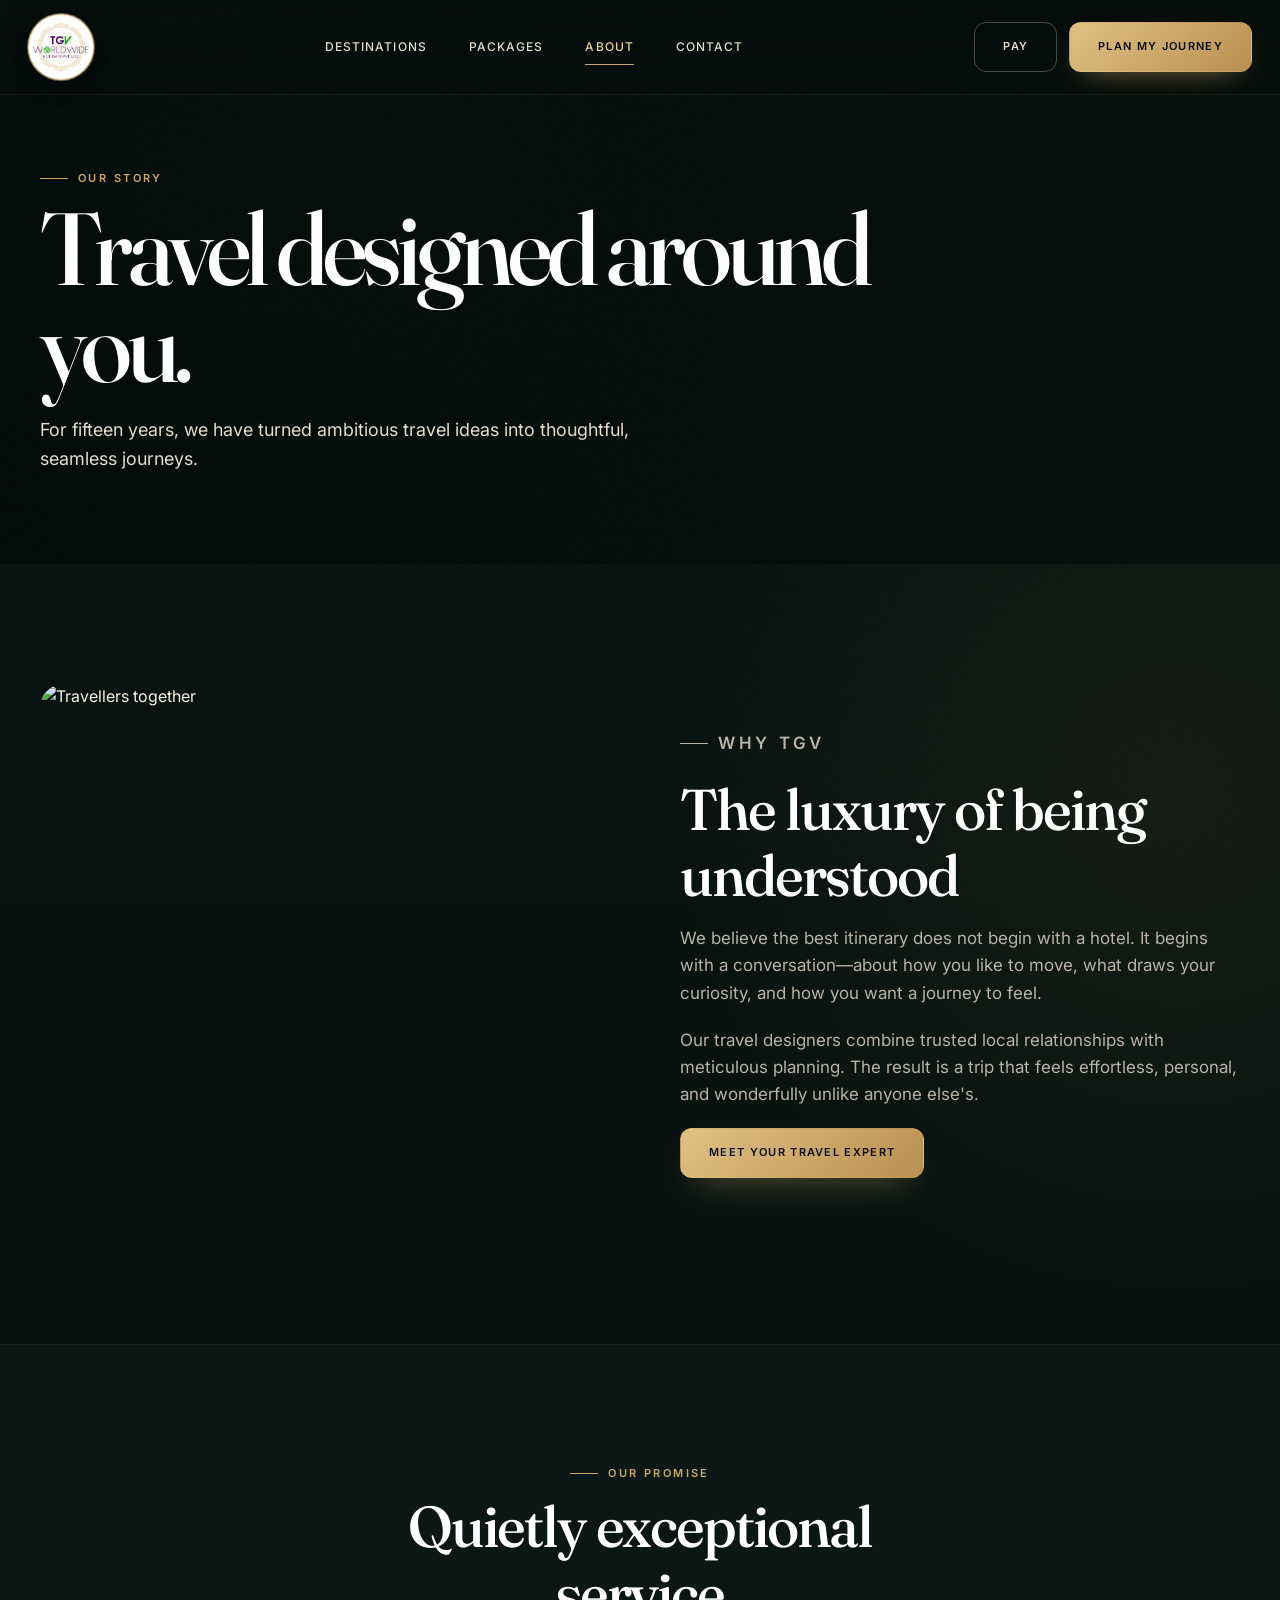
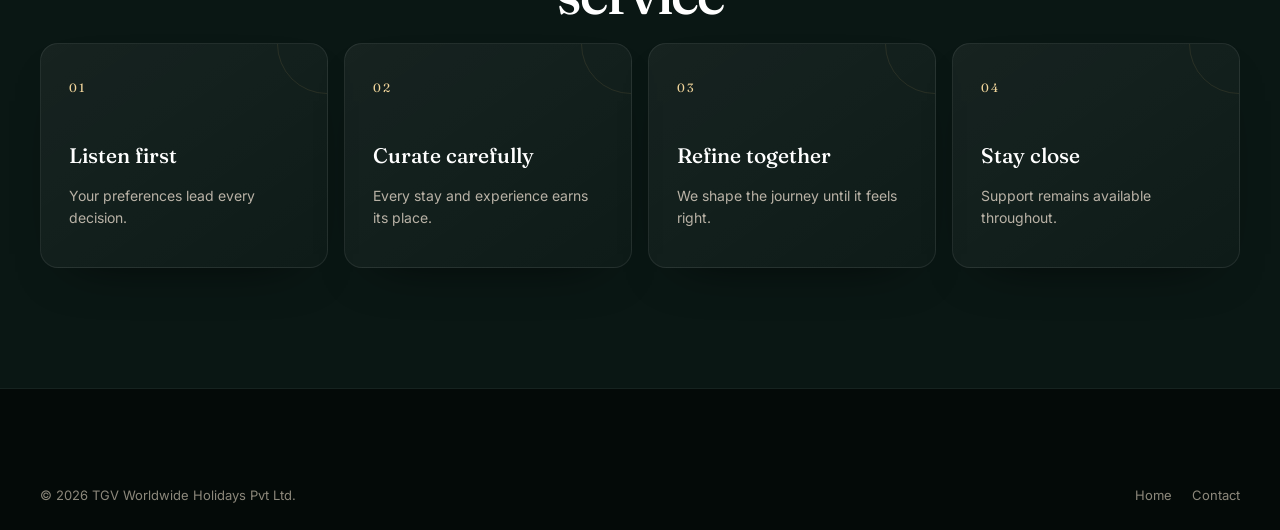
==== about.html @ 17313ebb "first commit" ====
<!DOCTYPE html><html lang="en"><head><meta charset="UTF-8"><meta name="viewport" content="width=device-width,initial-scale=1"><title>About Us | TGV Worldwide Holidays</title><link rel="preconnect" href="https://fonts.googleapis.com"><link rel="preconnect" href="https://fonts.gstatic.com" crossorigin><link href="https://fonts.googleapis.com/css2?family=Fraunces:ital,opsz,wght@0,9..144,300;0,9..144,500;1,9..144,400&family=Inter:wght@300;400;500;600;700&display=swap" rel="stylesheet"><link rel="stylesheet" href="styles.css"></head><body>
<header class="site-header"><div class="header-inner"><a href="index.html" class="logo" aria-label="TGV home"><img src="assets/tgv-logo.jpeg" alt="TGV Worldwide Holidays"></a><nav class="main-nav" id="mainNav"><a href="destinations.html">Destinations</a><a href="packages.html">Packages</a><a class="active-nav" href="about.html">About</a><a href="contact.html">Contact</a></nav><div class="header-actions"><a href="payment.html" class="btn btn-ghost btn-small">Pay</a><a href="contact.html" class="btn btn-gold btn-small">Plan My Journey</a><button class="nav-toggle" id="navToggle" aria-label="Open menu" aria-expanded="false"><span></span><span></span><span></span></button></div></div></header>
<main><section class="inner-hero"><img src="https://images.unsplash.com/photo-1500530855697-b586d89ba3ee?auto=format&fit=crop&w=2000&q=85" alt="Traveller overlooking mountains"><div class="inner-hero-content"><p class="eyebrow">Our story</p><h1>Travel designed around you.</h1><p>For fifteen years, we have turned ambitious travel ideas into thoughtful, seamless journeys.</p></div></section>
<section class="section"><div class="section-inner story-layout"><img src="https://images.unsplash.com/photo-1527631746610-bca00a040d60?auto=format&fit=crop&w=1000&q=85" alt="Travellers together"><div class="story-copy"><p class="eyebrow">Why TGV</p><h2 class="section-title">The luxury of being understood</h2><p>We believe the best itinerary does not begin with a hotel. It begins with a conversation—about how you like to move, what draws your curiosity, and how you want a journey to feel.</p><p>Our travel designers combine trusted local relationships with meticulous planning. The result is a trip that feels effortless, personal, and wonderfully unlike anyone else's.</p><a href="contact.html" class="btn btn-gold">Meet Your Travel Expert</a></div></div></section>
<section class="section difference"><div class="section-inner"><p class="eyebrow center">Our promise</p><h2 class="section-title center">Quietly exceptional service</h2><div class="difference-grid"><div class="diff-card"><div class="diff-icon">01</div><h3>Listen first</h3><p>Your preferences lead every decision.</p></div><div class="diff-card"><div class="diff-icon">02</div><h3>Curate carefully</h3><p>Every stay and experience earns its place.</p></div><div class="diff-card"><div class="diff-icon">03</div><h3>Refine together</h3><p>We shape the journey until it feels right.</p></div><div class="diff-card"><div class="diff-icon">04</div><h3>Stay close</h3><p>Support remains available throughout.</p></div></div></div></section></main><footer class="site-footer"><div class="footer-bottom"><p>&copy; 2026 TGV Worldwide Holidays Pvt Ltd.</p><div class="footer-legal"><a href="index.html">Home</a><a href="contact.html">Contact</a></div></div></footer><button class="back-to-top" id="backToTop" aria-label="Back to top">&uarr;</button><script src="script.js"></script></body></html>
---- styles.css ----
/* =========================================================
   TGV WORLDWIDE HOLIDAYS - Stylesheet
   Palette: Ink Navy #0E1B2A | Sand #E8DCC8 | Antique Gold #B68D40
            Ivory #F7F4ED | Charcoal #1C1C1C
   Type: Fraunces (display/serif) + Inter (body/UI)
   ========================================================= */

:root{
  --ink:        #080B12;
  --ink-soft:   #111827;
  --panel:      #151A24;
  --panel-soft: #1C2230;
  --sand:       #E8DCC8;
  --sand-soft:  #241F1A;
  --gold:       #C59A45;
  --gold-light: #F0C56F;
  --ivory:      #090C13;
  --charcoal:   #F7F4ED;
  --grey:       #B8B0A4;
  --muted:      #8F98A8;
  --white:      #FFFFFF;
  --error:      #FF8A80;
  --success:    #7DD79E;

  --font-display: 'Fraunces', Georgia, serif;
  --font-body: 'Inter', -apple-system, BlinkMacSystemFont, 'Segoe UI', sans-serif;

  --max-width: 1200px;
  --radius-sm: 6px;
  --radius-md: 8px;
  --radius-lg: 8px;

  --shadow-soft: 0 22px 60px -24px rgba(0,0,0,0.86);
  --shadow-card: 0 18px 42px -26px rgba(0,0,0,0.8);
}

/* ---------- Reset ---------- */
*,*::before,*::after{ box-sizing:border-box; }
html{ scroll-behavior:smooth; }
body{
  margin:0;
  font-family:var(--font-body);
  color:var(--charcoal);
  background:
    radial-gradient(circle at 18% 8%, rgba(45, 115, 92, 0.16), transparent 28%),
    radial-gradient(circle at 84% 0%, rgba(108, 40, 116, 0.16), transparent 24%),
    var(--ivory);
  line-height:1.6;
  -webkit-font-smoothing:antialiased;
}
img{ max-width:100%; display:block; }
a{ color:inherit; text-decoration:none; }
ul{ margin:0; padding:0; list-style:none; }
h1,h2,h3,h4{ font-family:var(--font-display); margin:0; font-weight:500; color:var(--white); }
p{ margin:0; }
button{ font-family:inherit; cursor:pointer; }
input,select,textarea{ font-family:inherit; font-size:15px; }
input::placeholder,
textarea::placeholder{ color:rgba(232,220,200,0.52); }

:focus-visible{
  outline:2px solid var(--gold);
  outline-offset:3px;
}

@media (prefers-reduced-motion: reduce){
  *{ animation-duration:0.01ms !important; transition-duration:0.01ms !important; scroll-behavior:auto !important; }
}

/* ---------- Layout helpers ---------- */
.section{ padding:96px 24px; }
.section-inner{ max-width:var(--max-width); margin:0 auto; }
.center{ text-align:center; margin-left:auto; margin-right:auto; }

.eyebrow{
  font-family:var(--font-body);
  font-size:13px;
  font-weight:600;
  letter-spacing:0.16em;
  text-transform:uppercase;
  color:var(--gold);
  margin-bottom:12px;
}
.section-title{
  font-size:clamp(28px,4vw,42px);
  line-height:1.15;
  margin-bottom:16px;
  max-width:640px;
}
.section-title.center{ max-width:640px; }
.section-sub{
  font-size:17px;
  color:var(--grey);
  max-width:560px;
  margin-bottom:40px;
}
.section-head-row{
  display:flex;
  justify-content:space-between;
  align-items:flex-end;
  flex-wrap:wrap;
  gap:16px;
  margin-bottom:40px;
}
.text-link{
  font-weight:600;
  color:var(--gold-light);
  border-bottom:1px solid var(--gold);
  padding-bottom:2px;
  white-space:nowrap;
}
.text-link:hover{ color:var(--white); }

/* ---------- Buttons ---------- */
.btn{
  display:inline-flex;
  align-items:center;
  justify-content:center;
  gap:8px;
  padding:14px 28px;
  border-radius:999px;
  font-weight:600;
  font-size:14px;
  letter-spacing:0.02em;
  border:1px solid transparent;
  transition:transform .2s ease, background .2s ease, color .2s ease, border-color .2s ease;
  white-space:nowrap;
}
.btn:hover{ transform:translateY(-2px); }
.btn-small{ padding:10px 20px; font-size:13px; }
.btn-block{ width:100%; }

.btn-gold{
  background:var(--gold);
  color:#090C13;
}
.btn-gold:hover{ background:var(--gold-light); }

.btn-ghost{
  background:transparent;
  color:var(--white);
  border-color:rgba(255,255,255,0.22);
}
.btn-ghost:hover{ border-color:var(--gold-light); color:var(--gold-light); }

.btn-outline-light{
  background:transparent;
  color:var(--white);
  border-color:rgba(255,255,255,0.55);
}
.btn-outline-light:hover{ border-color:var(--white); }

.btn-outline-dark{
  background:transparent;
  color:var(--gold-light);
  border-color:rgba(240,197,111,0.58);
}
.btn-outline-dark:hover{ background:var(--gold); color:#090C13; }

/* ============== HEADER ============== */
.site-header{
  position:fixed;
  top:0; left:0; right:0;
  z-index:500;
  background:rgba(8,11,18,0.9);
  backdrop-filter:blur(10px);
  border-bottom:1px solid rgba(255,255,255,0.08);
}
.header-inner{
  max-width:var(--max-width);
  margin:0 auto;
  display:flex;
  align-items:center;
  justify-content:space-between;
  padding:16px 24px;
}
.logo{
  display:inline-flex;
  align-items:center;
  justify-content:center;
  width:128px;
  height:54px;
  padding:5px 10px;
  background:rgba(255,255,255,0.96);
  border:1px solid rgba(240,197,111,0.5);
  border-radius:8px;
  box-shadow:0 14px 36px -24px rgba(0,0,0,0.9);
}
.logo img{
  width:100%;
  height:100%;
  object-fit:contain;
}
.main-nav{
  display:flex;
  gap:36px;
}
.main-nav a{
  color:var(--sand);
  font-size:14px;
  font-weight:500;
  position:relative;
  transition:color .2s ease;
}
.main-nav a:hover{ color:var(--white); }
.main-nav a::after{
  content:"";
  position:absolute;
  left:0; bottom:-8px;
  width:0; height:1px;
  background:var(--gold);
  transition:width .25s ease;
}
.main-nav a:hover::after{ width:100%; }

.header-actions{ display:flex; align-items:center; gap:12px; }
.header-actions .btn-ghost{ color:var(--sand); border-color:rgba(255,255,255,0.25); }
.header-actions .btn-ghost:hover{ color:var(--white); }

.nav-toggle{
  display:none;
  flex-direction:column;
  justify-content:center;
  gap:5px;
  width:32px; height:32px;
  background:none; border:none;
  padding:0;
}
.nav-toggle span{
  display:block;
  width:100%; height:2px;
  background:var(--sand);
  border-radius:2px;
}

/* ============== HERO ============== */
.hero{
  position:relative;
  min-height:100vh;
  display:flex;
  align-items:center;
  padding:140px 24px 220px;
  overflow:hidden;
}
.hero-bg{ position:absolute; inset:0; z-index:0; }
.hero-bg img{ width:100%; height:100%; object-fit:cover; }
.hero-overlay{
  position:absolute; inset:0;
  background:
    linear-gradient(180deg, rgba(8,11,18,0.48) 0%, rgba(8,11,18,0.72) 62%, rgba(8,11,18,0.98) 100%),
    linear-gradient(90deg, rgba(42,12,49,0.2), rgba(13,77,55,0.16));
}
.hero-content{
  position:relative;
  z-index:1;
  max-width:760px;
  margin:0 auto;
  text-align:center;
  color:var(--white);
}
.hero .eyebrow{ color:var(--gold-light); }
.hero-title{
  font-size:clamp(40px,7vw,76px);
  line-height:1.05;
  color:var(--white);
  margin-bottom:20px;
}
.hero-title em{
  font-style:italic;
  color:var(--gold-light);
}
.hero-sub{
  font-size:19px;
  color:var(--sand);
  margin-bottom:36px;
}
.hero-cta{
  display:flex;
  gap:16px;
  justify-content:center;
  flex-wrap:wrap;
}

/* Search card */
.search-card{
  position:absolute;
  bottom:-64px;
  left:50%;
  transform:translateX(-50%);
  z-index:2;
  width:min(1040px, calc(100% - 32px));
  background:rgba(21,26,36,0.96);
  border:1px solid rgba(255,255,255,0.1);
  border-radius:var(--radius-lg);
  box-shadow:var(--shadow-soft);
  padding:28px;
}
.search-form{
  display:grid;
  grid-template-columns:1.3fr 1fr 1fr 1fr auto;
  gap:18px;
  align-items:end;
}
.search-field{ display:flex; flex-direction:column; gap:6px; }
.search-field label{
  font-size:12px;
  font-weight:600;
  letter-spacing:0.04em;
  text-transform:uppercase;
  color:var(--sand);
}
.search-field input,
.search-field select{
  border:1px solid rgba(255,255,255,0.16);
  border-radius:var(--radius-sm);
  padding:11px 12px;
  background:#0D111A;
  color:var(--white);
}
.search-field input:focus,
.search-field select:focus{
  border-color:var(--gold);
  outline:none;
}
.search-submit{ height:46px; }

/* ============== TRUST STRIP ============== */
.trust-strip{
  background:linear-gradient(180deg, #080B12 0%, #0D111A 100%);
  color:var(--white);
  padding:120px 24px 48px;
  text-align:center;
}
.trust-inner{
  max-width:var(--max-width);
  margin:0 auto;
  display:flex;
  justify-content:center;
  gap:64px;
  flex-wrap:wrap;
  margin-bottom:20px;
}
.trust-item{ display:flex; flex-direction:column; gap:4px; }
.trust-num{
  font-family:var(--font-display);
  font-size:36px;
  color:var(--gold-light);
}
.trust-label{
  font-size:13px;
  letter-spacing:0.05em;
  text-transform:uppercase;
  color:var(--sand);
}
.trust-caption{
  font-size:14px;
  color:rgba(255,255,255,0.55);
}

/* ============== EXPERIENCES ============== */
.experience-grid{
  display:grid;
  grid-template-columns:repeat(3,1fr);
  gap:20px;
}
.exp-card{
  position:relative;
  border-radius:var(--radius-md);
  overflow:hidden;
  aspect-ratio:4/3;
  display:block;
}
.exp-card img{
  width:100%; height:100%; object-fit:cover;
  transition:transform .5s ease;
}
.exp-card:hover img{ transform:scale(1.06); }
.exp-card-overlay{
  position:absolute; inset:0;
  background:linear-gradient(180deg, rgba(14,27,42,0) 40%, rgba(14,27,42,0.82) 100%);
  display:flex;
  flex-direction:column;
  justify-content:flex-end;
  padding:22px;
  color:var(--white);
}
.exp-card-overlay h3{
  color:var(--white);
  font-size:21px;
  margin-bottom:4px;
}
.exp-link{
  font-size:13px;
  color:var(--gold-light);
  font-weight:600;
}

/* ============== DESTINATIONS ============== */
.destination-grid{
  display:grid;
  grid-template-columns:repeat(4, 1fr);
  grid-template-rows:repeat(2, 220px);
  gap:16px;
}
.dest-card{
  position:relative;
  border-radius:var(--radius-md);
  overflow:hidden;
  display:block;
}
.dest-card--large{
  grid-column:span 2;
  grid-row:span 2;
}
.dest-card img{
  width:100%; height:100%; object-fit:cover;
  transition:transform .5s ease;
}
.dest-card:hover img{ transform:scale(1.06); }
.dest-card-info{
  position:absolute; left:0; right:0; bottom:0;
  padding:18px;
  background:linear-gradient(180deg, rgba(14,27,42,0) 30%, rgba(14,27,42,0.85) 100%);
  color:var(--white);
  display:flex;
  align-items:baseline;
  justify-content:space-between;
  gap:8px;
}
.dest-card-info h3{ color:var(--white); font-size:18px; }
.dest-card--large .dest-card-info h3{ font-size:26px; }
.dest-card-info span{ font-size:13px; color:var(--gold-light); font-weight:600; white-space:nowrap; }

/* ============== DIFFERENCE ============== */
.difference{ background:rgba(255,255,255,0.03); }
.difference-grid{
  display:grid;
  grid-template-columns:repeat(4,1fr);
  gap:24px;
}
.diff-card{
  background:var(--panel);
  border:1px solid rgba(255,255,255,0.08);
  border-radius:var(--radius-md);
  padding:32px 24px;
  text-align:center;
  box-shadow:var(--shadow-card);
}
.diff-icon{
  font-size:22px;
  color:var(--gold);
  margin-bottom:16px;
}
.diff-card h3{ font-size:18px; margin-bottom:8px; }
.diff-card p{ font-size:14px; color:var(--grey); }

/* ============== JOURNEY / ROUTE TIMELINE ============== */
.journey{ background:#0B0F18; }
.journey .eyebrow{ color:var(--gold-light); }
.journey .section-title{ color:var(--white); }

.route-timeline{ position:relative; padding-top:24px; }
.route-line{
  position:absolute;
  top:38px;
  left:0;
  width:100%;
  height:140px;
  z-index:0;
  display:none;
}
.route-line path{
  fill:none;
  stroke:var(--gold);
  stroke-width:2;
  stroke-dasharray:8 10;
  opacity:0.55;
}
.route-stops{
  position:relative;
  z-index:1;
  display:grid;
  grid-template-columns:repeat(3,1fr);
  gap:36px 28px;
}
.route-stop{
  background:var(--panel);
  border:1px solid rgba(255,255,255,0.08);
  border-radius:var(--radius-md);
  padding:28px 24px 24px;
  position:relative;
}
.route-dot{
  display:inline-flex;
  align-items:center;
  justify-content:center;
  width:34px; height:34px;
  border-radius:50%;
  background:var(--gold);
  color:var(--ink);
  font-weight:700;
  font-size:14px;
  margin-bottom:16px;
}
.route-stop h3{ color:var(--white); font-size:18px; margin-bottom:8px; }
.route-stop p{ color:var(--sand); font-size:14px; }

@media (min-width: 880px){
  .route-line{ display:block; }
}

/* ============== TESTIMONIALS ============== */
.testimonial-grid{
  display:grid;
  grid-template-columns:repeat(3,1fr);
  gap:24px;
}
.testimonial-card{
  background:var(--panel);
  border:1px solid rgba(255,255,255,0.08);
  border-radius:var(--radius-md);
  padding:32px 28px;
  box-shadow:var(--shadow-card);
  margin:0;
}
.testimonial-card blockquote{
  margin:0 0 20px;
  font-family:var(--font-display);
  font-size:18px;
  line-height:1.5;
  color:var(--white);
  font-style:italic;
}
.testimonial-card figcaption{
  display:flex;
  flex-direction:column;
  gap:2px;
}
.t-name{ font-weight:600; font-size:14px; }
.t-trip{ font-size:13px; color:var(--gold); }

/* ============== PACKAGES ============== */
.packages{ background:rgba(255,255,255,0.035); }
.package-grid{
  display:grid;
  grid-template-columns:repeat(3,1fr);
  gap:28px;
}
.package-card{
  background:var(--panel);
  border:1px solid rgba(255,255,255,0.08);
  border-radius:var(--radius-md);
  overflow:hidden;
  box-shadow:var(--shadow-card);
  display:flex;
  flex-direction:column;
  position:relative;
  transition:transform .25s ease;
}
.package-card:hover{ transform:translateY(-6px); }
.package-card--featured{
  border:2px solid var(--gold);
}
.package-badge{
  position:absolute;
  top:16px; right:16px;
  z-index:2;
  background:var(--gold);
  color:#090C13;
  font-size:12px;
  font-weight:700;
  letter-spacing:0.04em;
  text-transform:uppercase;
  padding:6px 12px;
  border-radius:999px;
}
.package-img{ aspect-ratio:4/3; overflow:hidden; }
.package-img img{ width:100%; height:100%; object-fit:cover; }
.package-body{ padding:24px; display:flex; flex-direction:column; gap:14px; flex:1; }
.package-body h3{ font-size:21px; }
.package-price{ font-size:22px; font-weight:600; color:var(--white); font-family:var(--font-display); }
.package-price .from{ display:block; font-family:var(--font-body); font-size:12px; font-weight:500; color:var(--grey); text-transform:uppercase; letter-spacing:0.04em; }
.package-price .per{ font-family:var(--font-body); font-size:14px; color:var(--grey); font-weight:400; }
.package-tags{ display:flex; flex-wrap:wrap; gap:8px; }
.package-tags li{
  font-size:12px;
  background:rgba(255,255,255,0.08);
  color:var(--sand);
  padding:6px 10px;
  border-radius:999px;
}
.package-card--featured .package-tags li{ background:rgba(197,154,69,0.16); }
.package-body .btn{ margin-top:auto; }

/* ============== GALLERY ============== */
.moments-grid{
  display:grid;
  grid-template-columns:repeat(3,1fr);
  grid-auto-rows:180px;
  gap:12px;
}
.moments-grid img{
  width:100%; height:100%; object-fit:cover;
  border-radius:var(--radius-sm);
  transition:transform .4s ease;
}
.moments-grid img:hover{ transform:scale(1.04); }
.moments-grid > :nth-child(1){ grid-row:span 2; }
.moments-grid > :nth-child(4){ grid-column:span 2; }

/* ============== CONTACT ============== */
.contact-section{ background:#0B0F18; }
.contact-inner{
  display:grid;
  grid-template-columns:1fr 1fr;
  gap:64px;
  align-items:start;
}
.contact-info .eyebrow{ color:var(--gold-light); }
.contact-info .section-title{ color:var(--white); }
.contact-info .section-sub{ color:var(--sand); margin-bottom:36px; }

.contact-method{
  display:flex;
  align-items:center;
  gap:16px;
  margin-bottom:20px;
}
.contact-icon{
  font-size:13px;
  font-weight:700;
  letter-spacing:0.04em;
  width:48px; height:48px;
  display:flex; align-items:center; justify-content:center;
  background:rgba(255,255,255,0.06);
  border-radius:50%;
  flex-shrink:0;
}
.contact-method strong{ display:block; color:var(--white); font-size:14px; margin-bottom:2px; }
.contact-method a{ color:var(--gold-light); font-weight:600; }
.contact-method a:hover{ text-decoration:underline; }

.contact-form{
  background:var(--panel);
  border:1px solid rgba(255,255,255,0.1);
  border-radius:var(--radius-lg);
  padding:36px;
  box-shadow:var(--shadow-soft);
}
.contact-form h3{ font-size:22px; margin-bottom:20px; }
.form-row{ margin-bottom:18px; display:flex; flex-direction:column; gap:6px; }
.form-row label{ font-size:13px; font-weight:600; color:var(--sand); }
.form-row input,
.form-row select,
.form-row textarea{
  border:1px solid rgba(255,255,255,0.16);
  border-radius:var(--radius-sm);
  padding:12px 14px;
  background:#0D111A;
  color:var(--white);
  resize:vertical;
}
.form-row input:focus,
.form-row select:focus,
.form-row textarea:focus{ border-color:var(--gold); outline:none; }
.form-status{ margin-top:14px; font-size:14px; min-height:20px; }
.form-status.success{ color:var(--success); }
.form-status.error{ color:var(--error); }

/* ============== FOOTER ============== */
.site-footer{ background:#06080D; color:var(--sand); padding:72px 24px 0; }
.footer-inner{
  max-width:var(--max-width);
  margin:0 auto;
  display:grid;
  grid-template-columns:1.4fr 1fr 1fr 1.1fr;
  gap:40px;
  padding-bottom:48px;
  border-bottom:1px solid rgba(255,255,255,0.08);
}
.logo-light{ color:var(--white); }
.footer-brand p{ margin-top:16px; font-size:14px; color:rgba(232,220,200,0.7); max-width:320px; }
.footer-col h4{
  color:var(--white);
  font-family:var(--font-body);
  font-size:14px;
  letter-spacing:0.05em;
  text-transform:uppercase;
  margin-bottom:18px;
}
.footer-col a{ display:block; margin-bottom:10px; font-size:14px; color:rgba(232,220,200,0.78); }
.footer-col a:hover{ color:var(--gold-light); }
.footer-col p{ font-size:14px; color:rgba(232,220,200,0.78); margin-bottom:10px; }
.footer-newsletter{ display:flex; gap:8px; margin-top:8px; }
.footer-newsletter input{
  flex:1;
  min-width:0;
  padding:10px 12px;
  border-radius:var(--radius-sm);
  border:1px solid rgba(255,255,255,0.15);
  background:rgba(255,255,255,0.05);
  color:var(--white);
}
.footer-newsletter input::placeholder{ color:rgba(232,220,200,0.5); }

.footer-bottom{
  max-width:var(--max-width);
  margin:0 auto;
  display:flex;
  justify-content:space-between;
  align-items:center;
  flex-wrap:wrap;
  gap:12px;
  padding:24px 0;
  font-size:13px;
  color:rgba(232,220,200,0.6);
}
.footer-legal{ display:flex; gap:20px; }
.footer-legal a:hover{ color:var(--gold-light); }

/* ============== BACK TO TOP ============== */
.back-to-top{
  position:fixed;
  bottom:24px; right:24px;
  width:46px; height:46px;
  border-radius:50%;
  background:var(--panel);
  color:var(--gold-light);
  border:1px solid rgba(255,255,255,0.15);
  font-size:18px;
  display:flex; align-items:center; justify-content:center;
  opacity:0;
  pointer-events:none;
  transition:opacity .25s ease, transform .25s ease;
  z-index:400;
}
.back-to-top.visible{ opacity:1; pointer-events:auto; }
.back-to-top:hover{ transform:translateY(-3px); }

/* =========================================================
   RESPONSIVE
   ========================================================= */
@media (max-width: 980px){
  .experience-grid{ grid-template-columns:repeat(2,1fr); }
  .destination-grid{ grid-template-columns:repeat(2,1fr); grid-template-rows:repeat(3, 220px); }
  .dest-card--large{ grid-column:span 2; grid-row:span 1; }
  .difference-grid{ grid-template-columns:repeat(2,1fr); }
  .route-stops{ grid-template-columns:repeat(2,1fr); }
  .testimonial-grid{ grid-template-columns:repeat(2,1fr); }
  .package-grid{ grid-template-columns:repeat(2,1fr); }
  .moments-grid{ grid-template-columns:repeat(2,1fr); }
  .moments-grid > :nth-child(4){ grid-column:span 1; }
  .contact-inner{ grid-template-columns:1fr; }
  .search-form{ grid-template-columns:1fr 1fr; }
  .search-submit{ grid-column:span 2; }
}

@media (max-width: 720px){
  .main-nav{
    position:fixed;
    top:78px; left:0; right:0;
    background:var(--ink);
    flex-direction:column;
    padding:20px 24px;
    gap:18px;
    transform:translateY(-12px);
    opacity:0;
    pointer-events:none;
    transition:opacity .2s ease, transform .2s ease;
    border-bottom:1px solid rgba(255,255,255,0.08);
  }
  .main-nav.open{
    opacity:1;
    transform:translateY(0);
    pointer-events:auto;
  }
  .header-actions .btn-small{ display:none; }
  .nav-toggle{ display:flex; }
  .header-inner{ padding:12px 20px; }
  .logo{ width:112px; height:50px; }

  .hero{ padding:120px 20px 200px; }
  .search-card{ padding:20px; }
  .search-form{ grid-template-columns:1fr; }
  .search-submit{ grid-column:span 1; }

  .section{ padding:64px 20px; }
  .experience-grid{ grid-template-columns:1fr; }
  .destination-grid{ grid-template-columns:1fr; grid-template-rows:none; }
  .dest-card--large{ grid-column:span 1; }
  .dest-card{ height:240px; }
  .difference-grid{ grid-template-columns:1fr; }
  .route-stops{ grid-template-columns:1fr; }
  .testimonial-grid{ grid-template-columns:1fr; }
  .package-grid{ grid-template-columns:1fr; }
  .moments-grid{ grid-template-columns:repeat(2,1fr); grid-auto-rows:140px; }
  .moments-grid > :nth-child(1){ grid-row:span 1; }
  .footer-inner{ grid-template-columns:1fr 1fr; }
}

@media (max-width: 480px){
  .footer-inner{ grid-template-columns:1fr; }
  .trust-inner{ gap:32px; }
}

/* =========================================================
   2026 EDITORIAL REFINEMENT
   ========================================================= */
:root{
  --ink:#07100f;
  --ink-soft:#0d1b18;
  --panel:#10201d;
  --panel-soft:#152824;
  --gold:#caa665;
  --gold-light:#f0d49a;
  --ivory:#08120f;
  --charcoal:#f8f3e8;
  --grey:#b9b2a6;
  --sand:#e5dccd;
  --radius-sm:10px;
  --radius-md:18px;
  --radius-lg:24px;
  --shadow-soft:0 32px 80px -30px rgba(0,0,0,.82);
  --shadow-card:0 22px 55px -36px rgba(0,0,0,.9);
}

body{
  background:
    radial-gradient(circle at 12% 9%,rgba(36,104,82,.14),transparent 28rem),
    radial-gradient(circle at 92% 37%,rgba(202,166,101,.07),transparent 32rem),
    var(--ivory);
}

body::before{
  content:"";
  position:fixed;
  inset:0;
  pointer-events:none;
  z-index:999;
  opacity:.025;
  background-image:url("data:image/svg+xml,%3Csvg viewBox='0 0 180 180' xmlns='http://www.w3.org/2000/svg'%3E%3Cfilter id='n'%3E%3CfeTurbulence type='fractalNoise' baseFrequency='.9' numOctaves='4' stitchTiles='stitch'/%3E%3C/filter%3E%3Crect width='100%25' height='100%25' filter='url(%23n)' opacity='.7'/%3E%3C/svg%3E");
}

.section{padding:120px 24px}
.section-title{font-size:clamp(2.25rem,4.5vw,4rem);letter-spacing:-.035em}
.section-sub{line-height:1.85}
.eyebrow{display:flex;align-items:center;gap:10px;font-size:11px;letter-spacing:.22em}
.eyebrow::before{content:"";width:28px;height:1px;background:currentColor}
.eyebrow.center{justify-content:center}
.section-head-row{margin-bottom:52px}

.site-header{background:linear-gradient(180deg,rgba(5,12,10,.92),rgba(5,12,10,.7));border-color:rgba(255,255,255,.06);transition:background .3s ease,box-shadow .3s ease}
.header-inner{max-width:1320px;padding:14px 28px}
.logo{width:116px;height:50px;border-radius:12px;padding:6px 9px;border-color:rgba(202,166,101,.55)}
.main-nav{gap:42px}
.main-nav a{font-size:12px;letter-spacing:.09em;text-transform:uppercase}
.header-actions .btn-gold{box-shadow:0 10px 30px -16px rgba(202,166,101,.9)}

.btn{padding:15px 28px;border-radius:12px;text-transform:uppercase;font-size:11px;letter-spacing:.12em;transition:transform .25s ease,box-shadow .25s ease,background .25s ease,color .25s ease,border-color .25s ease}
.btn:hover{transform:translateY(-3px)}
.btn-gold{background:linear-gradient(135deg,#e1c184,#b99050);box-shadow:0 15px 35px -20px rgba(225,193,132,.95)}
.btn-gold:hover{box-shadow:0 18px 38px -18px rgba(225,193,132,.9)}

.hero{min-height:94vh;align-items:center;padding:150px max(24px,calc((100vw - 1200px)/2)) 190px}
.hero-bg img{transform:scale(1.01);animation:hero-breathe 16s ease-in-out infinite alternate}
.hero-overlay{background:linear-gradient(90deg,rgba(4,11,9,.93) 0%,rgba(4,11,9,.65) 46%,rgba(4,11,9,.2) 78%),linear-gradient(0deg,rgba(4,11,9,.92),transparent 55%)}
.hero-content{max-width:790px;margin:0;text-align:left}
.hero .eyebrow{justify-content:flex-start}
.hero-title{font-size:clamp(3.5rem,7.5vw,7.4rem);line-height:.91;letter-spacing:-.055em;margin-bottom:30px;text-wrap:balance}
.hero-title em{font-weight:300;text-shadow:0 3px 26px rgba(0,0,0,.3)}
.hero-sub{font-size:clamp(1rem,1.7vw,1.25rem);max-width:540px;line-height:1.7;margin-bottom:38px}
.hero-cta{justify-content:flex-start}
@keyframes hero-breathe{to{transform:scale(1.06)}}

.search-card{bottom:-58px;width:min(1180px,calc(100% - 40px));padding:16px;border:1px solid rgba(240,212,154,.24);background:rgba(12,27,23,.84);backdrop-filter:blur(24px);border-radius:20px}
.search-form{gap:0;grid-template-columns:1.25fr 1fr .9fr 1fr auto}
.search-field{padding:8px 18px;border-right:1px solid rgba(255,255,255,.09)}
.search-field label{color:var(--gold-light);font-size:10px;letter-spacing:.12em}
.search-field input,.search-field select{border:0;padding:7px 0;background:transparent;color:var(--white)}
.search-submit{height:54px;margin-left:14px;padding-inline:30px}

.trust-strip{padding:112px 24px 56px;background:linear-gradient(180deg,#07100e,#0a1714);border-bottom:1px solid rgba(255,255,255,.05)}
.trust-inner{max-width:950px;justify-content:space-between;margin-bottom:22px}
.trust-item{min-width:140px;position:relative}
.trust-item:not(:last-child)::after{content:"";position:absolute;right:-36px;top:15%;width:1px;height:70%;background:rgba(255,255,255,.09)}
.trust-num{font-size:42px;letter-spacing:-.04em}

.experience-grid{gap:18px}
.exp-card{border-radius:20px;aspect-ratio:1/1.08;border:1px solid rgba(255,255,255,.08);box-shadow:var(--shadow-card)}
.exp-card:nth-child(2),.exp-card:nth-child(5){transform:translateY(24px)}
.exp-card-overlay{padding:28px;background:linear-gradient(180deg,transparent 28%,rgba(4,12,10,.9) 100%)}
.exp-card-overlay h3{font-size:25px}
.exp-link{opacity:.75;transform:translateY(5px);transition:opacity .3s ease,transform .3s ease}
.exp-card:hover .exp-link{opacity:1;transform:none}

.destinations{background:linear-gradient(180deg,transparent,rgba(255,255,255,.018),transparent)}
.destination-grid{grid-template-rows:repeat(2,245px);gap:18px}
.dest-card{border-radius:20px;border:1px solid rgba(255,255,255,.08)}
.dest-card-info{padding:26px 22px;background:linear-gradient(180deg,transparent,rgba(4,12,10,.94))}
.dest-card-info h3{font-size:22px}
.dest-card--large .dest-card-info h3{font-size:36px}

.difference{background:#0a1714;border-block:1px solid rgba(255,255,255,.05)}
.difference-grid{gap:16px}
.diff-card{position:relative;text-align:left;padding:34px 28px 38px;background:linear-gradient(145deg,rgba(255,255,255,.055),rgba(255,255,255,.018));border-radius:18px;overflow:hidden;transition:transform .3s ease,border-color .3s ease}
.diff-card:hover{transform:translateY(-6px);border-color:rgba(202,166,101,.35)}
.diff-icon{font-family:var(--font-display);font-size:12px;letter-spacing:.14em;margin-bottom:42px;color:var(--gold-light)}
.diff-card h3{font-size:21px;margin-bottom:12px}
.diff-card::after{content:"";position:absolute;width:100px;height:100px;border:1px solid rgba(202,166,101,.12);border-radius:50%;right:-50px;top:-50px}

.journey{background:linear-gradient(150deg,#07100e,#0d1e1a)}
.route-stops{gap:18px}
.route-stop{padding:30px;background:rgba(255,255,255,.035);border-radius:18px;transition:background .3s ease,transform .3s ease}
.route-stop:hover{background:rgba(255,255,255,.065);transform:translateY(-4px)}
.route-dot{width:38px;height:38px;background:transparent;color:var(--gold-light);border:1px solid var(--gold);font-family:var(--font-display)}

.testimonial-card{padding:38px 32px;border-radius:18px;background:linear-gradient(145deg,var(--panel),rgba(16,32,29,.55))}
.testimonial-card::before{content:"“";display:block;font-family:var(--font-display);font-size:64px;height:42px;line-height:1;color:var(--gold)}
.testimonial-card blockquote{font-size:20px;line-height:1.65}

.package-grid{align-items:center}
.package-card{border-radius:22px;transition:transform .35s ease,border-color .35s ease}
.package-card:hover{transform:translateY(-10px);border-color:rgba(202,166,101,.34)}
.package-card--featured{transform:scale(1.035);border-width:1px;box-shadow:0 30px 80px -38px rgba(202,166,101,.45)}
.package-card--featured:hover{transform:scale(1.035) translateY(-8px)}
.package-img{aspect-ratio:1.3/1}
.package-body{padding:28px;gap:16px}

.moments-grid{grid-auto-rows:210px;gap:16px}
.moments-grid img{border-radius:16px;filter:saturate(.85);transition:transform .5s ease,filter .5s ease}
.moments-grid img:hover{transform:scale(1.025);filter:saturate(1.1)}

.contact-section{position:relative;background:linear-gradient(145deg,#081512,#10241f);overflow:hidden}
.contact-section::before{content:"";position:absolute;width:540px;height:540px;border:1px solid rgba(202,166,101,.1);border-radius:50%;left:-220px;bottom:-300px;box-shadow:0 0 0 80px rgba(202,166,101,.025)}
.contact-inner{position:relative;gap:90px;align-items:center}
.contact-form{padding:42px;background:rgba(255,255,255,.045);backdrop-filter:blur(18px);border-radius:24px}
.form-row input,.form-row select,.form-row textarea{padding:14px 15px;background:rgba(3,10,8,.55);border-color:rgba(255,255,255,.13)}
.contact-icon{border:1px solid rgba(202,166,101,.3);color:var(--gold-light)}

.site-footer{background:#040a08}
.back-to-top{border-radius:12px;background:var(--gold);color:#07100f;border:0}

.reveal{opacity:0;transform:translateY(24px);transition:opacity .7s ease,transform .7s cubic-bezier(.2,.75,.25,1)}
.reveal.is-visible{opacity:1;transform:none}

@media (max-width:980px){
  .search-form{grid-template-columns:1fr 1fr;gap:8px}.search-field{border:0}.search-submit{margin:8px 0 0}
  .trust-item:not(:last-child)::after{display:none}
  .exp-card:nth-child(2),.exp-card:nth-child(5){transform:none}
  .package-card--featured,.package-card--featured:hover{transform:none}
}
@media (max-width:720px){
  .section{padding:82px 20px}.main-nav{top:74px;background:rgba(5,14,11,.98);backdrop-filter:blur(20px)}
  .hero{min-height:800px;padding:130px 20px 360px;align-items:flex-start}.hero-title{font-size:clamp(3.4rem,16vw,5.2rem)}
  .search-card{bottom:26px}.search-form{grid-template-columns:1fr}.search-field{padding:7px 10px}.search-submit{grid-column:auto}
  .trust-strip{padding-top:62px}.trust-inner{display:grid;grid-template-columns:1fr 1fr;gap:28px}.trust-item{min-width:0}
  .destination-grid{grid-template-rows:none}.dest-card{height:270px}.destination-grid .dest-card--large{height:330px}
  .contact-form{padding:28px 22px}.contact-inner{gap:54px}
}

@media (prefers-reduced-motion:reduce){.hero-bg img{animation:none}.reveal{opacity:1;transform:none}}

/* Circular brand mark */
.logo{
  width:66px;
  height:66px;
  padding:4px;
  border-radius:50%;
  overflow:hidden;
  background:#fff;
  box-shadow:0 0 0 1px rgba(202,166,101,.62),0 12px 30px -18px rgba(0,0,0,.95);
}
.logo img{border-radius:50%;object-fit:contain}
.site-footer .logo{width:78px;height:78px}

/* Cinematic opening */
.cinematic-intro{position:fixed;inset:0;z-index:2000;display:grid;place-items:center;overflow:hidden;background:#030806;animation:intro-gone .1s 3.25s forwards}
.intro-curtain{position:absolute;top:0;bottom:0;width:51%;background:#030806;z-index:2;animation:curtain-open 1.15s cubic-bezier(.76,0,.24,1) 2.15s forwards}
.intro-curtain--left{left:0;transform-origin:left}.intro-curtain--right{right:0;transform-origin:right}
.intro-content{position:relative;z-index:3;text-align:center;color:var(--sand);animation:intro-content 2.7s ease forwards}
.intro-content img{width:108px;height:108px;object-fit:contain;border-radius:50%;margin:0 auto 20px;padding:5px;background:#fff;border:1px solid var(--gold);box-shadow:0 0 55px rgba(202,166,101,.2)}
.intro-content span{display:block;font-family:var(--font-display);font-size:clamp(1.8rem,4vw,3.2rem);letter-spacing:.06em;color:#fff}
.intro-content p{margin-top:8px;font-size:10px;text-transform:uppercase;letter-spacing:.32em;color:var(--gold-light)}
body.intro-playing{overflow:hidden}
@keyframes intro-content{0%{opacity:0;transform:scale(.88);filter:blur(12px)}35%,72%{opacity:1;transform:scale(1);filter:blur(0)}100%{opacity:0;transform:scale(1.06);filter:blur(5px)}}
@keyframes curtain-open{to{transform:scaleX(0)}}
@keyframes intro-gone{to{visibility:hidden;pointer-events:none}}

/* Inner pages */
.inner-hero{position:relative;min-height:62vh;display:flex;align-items:flex-end;padding:170px 24px 90px;overflow:hidden}
.inner-hero::after{content:"";position:absolute;inset:0;background:linear-gradient(90deg,rgba(3,10,8,.9),rgba(3,10,8,.28)),linear-gradient(0deg,#08120f,transparent 65%)}
.inner-hero img{position:absolute;inset:0;width:100%;height:100%;object-fit:cover}
.inner-hero-content{position:relative;z-index:1;width:min(1200px,100%);margin:0 auto}
.inner-hero h1{font-size:clamp(3.3rem,8vw,7rem);line-height:.95;letter-spacing:-.05em;max-width:850px}
.inner-hero p:not(.eyebrow){max-width:600px;margin-top:22px;font-size:18px;color:var(--sand)}
.page-grid{display:grid;grid-template-columns:repeat(3,1fr);gap:24px}
.page-card{overflow:hidden;border:1px solid rgba(255,255,255,.09);border-radius:22px;background:var(--panel);box-shadow:var(--shadow-card)}
.page-card img{width:100%;height:260px;object-fit:cover;transition:transform .5s ease}.page-card:hover img{transform:scale(1.05)}
.page-card-body{padding:26px}.page-card h2,.page-card h3{font-size:25px;margin-bottom:10px}.page-card p{color:var(--grey);font-size:14px}.page-card .btn{margin-top:22px}
.story-layout{display:grid;grid-template-columns:1fr 1fr;gap:80px;align-items:center}.story-layout img{border-radius:24px;min-height:540px;object-fit:cover}.story-copy p{color:var(--grey);margin:0 0 20px;font-size:17px}
.simple-form{max-width:760px;margin:0 auto}
.payment-options{display:grid;grid-template-columns:repeat(3,1fr);gap:16px;margin:28px 0}.payment-option{padding:22px;border:1px solid rgba(255,255,255,.12);border-radius:14px;background:rgba(255,255,255,.035)}
.active-nav{color:var(--gold-light)!important}.active-nav::after{width:100%!important}
@media(max-width:820px){.page-grid{grid-template-columns:1fr 1fr}.story-layout{grid-template-columns:1fr;gap:42px}.story-layout img{min-height:380px}.payment-options{grid-template-columns:1fr}}
@media(max-width:720px){.main-nav{top:82px}}
@media(max-width:560px){.page-grid{grid-template-columns:1fr}.inner-hero{min-height:560px;padding-bottom:70px}.logo{width:58px;height:58px}}
@media(prefers-reduced-motion:reduce){.cinematic-intro{display:none}}
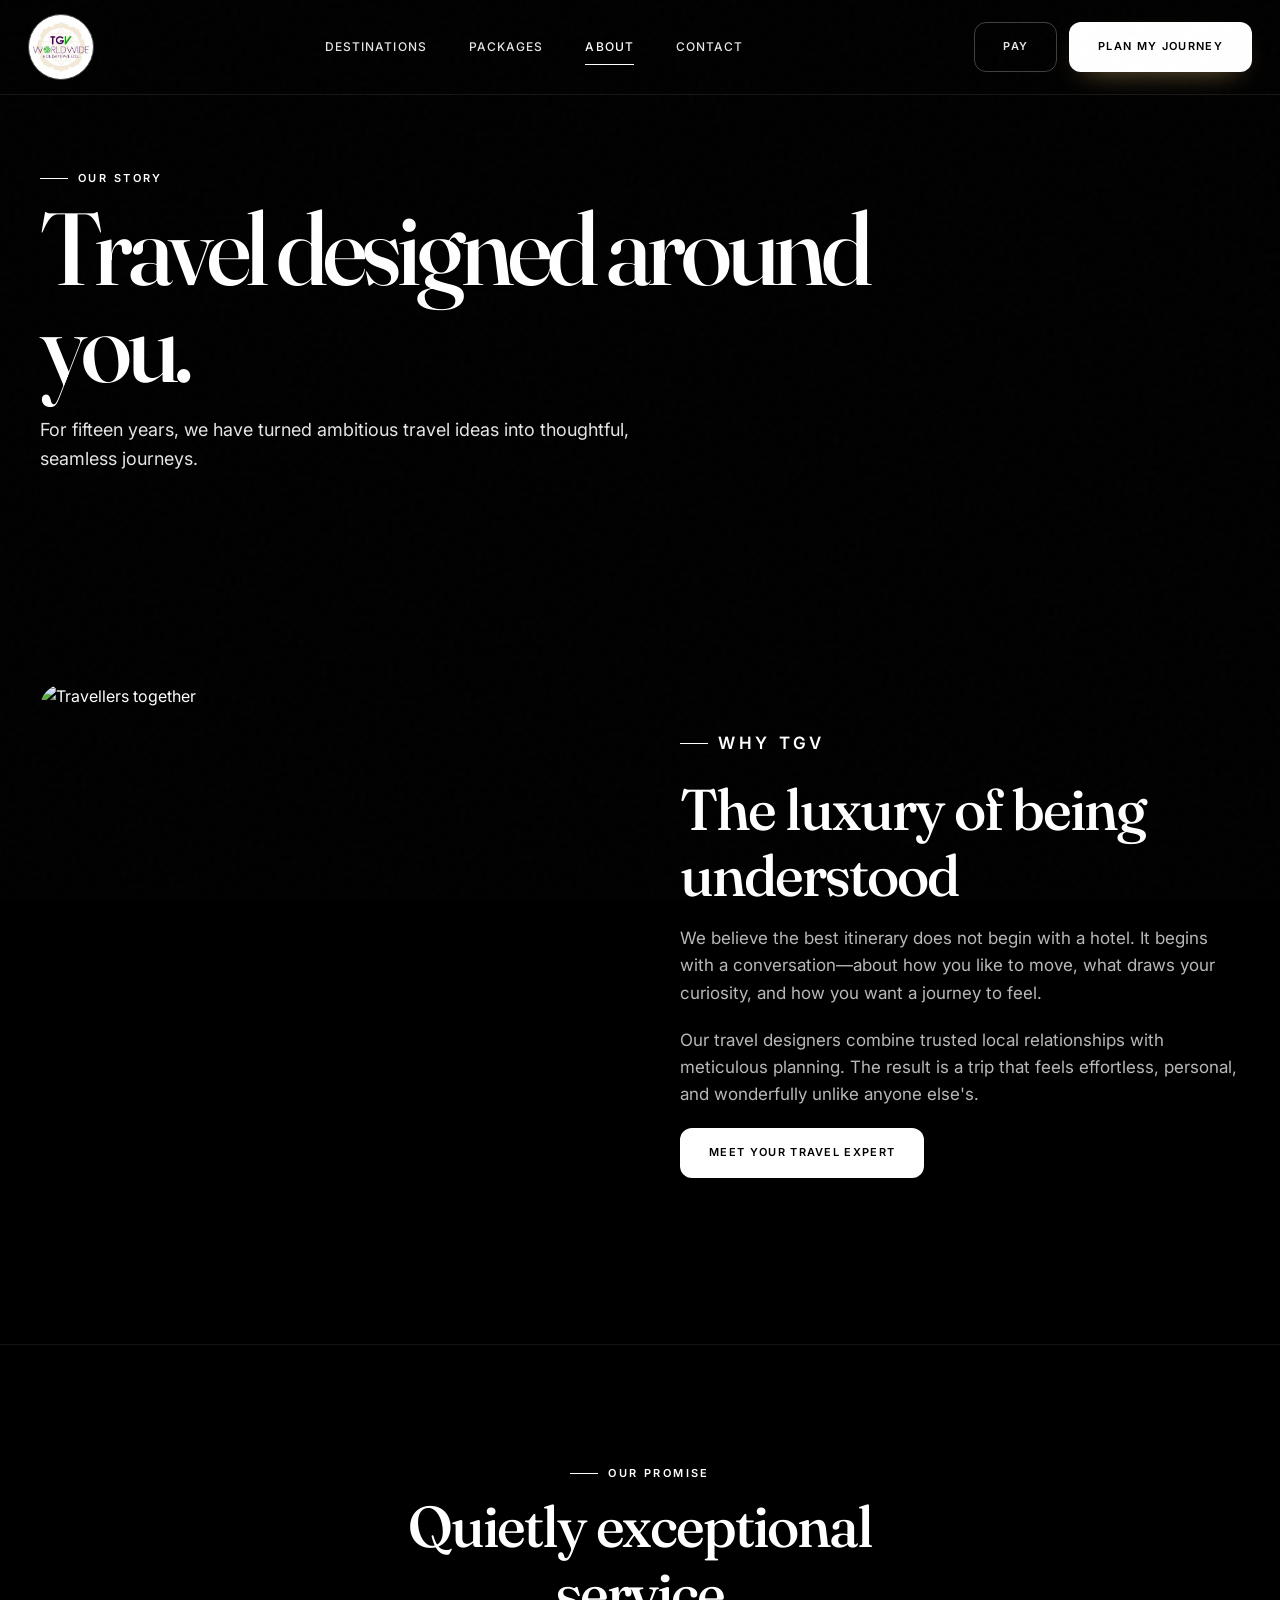
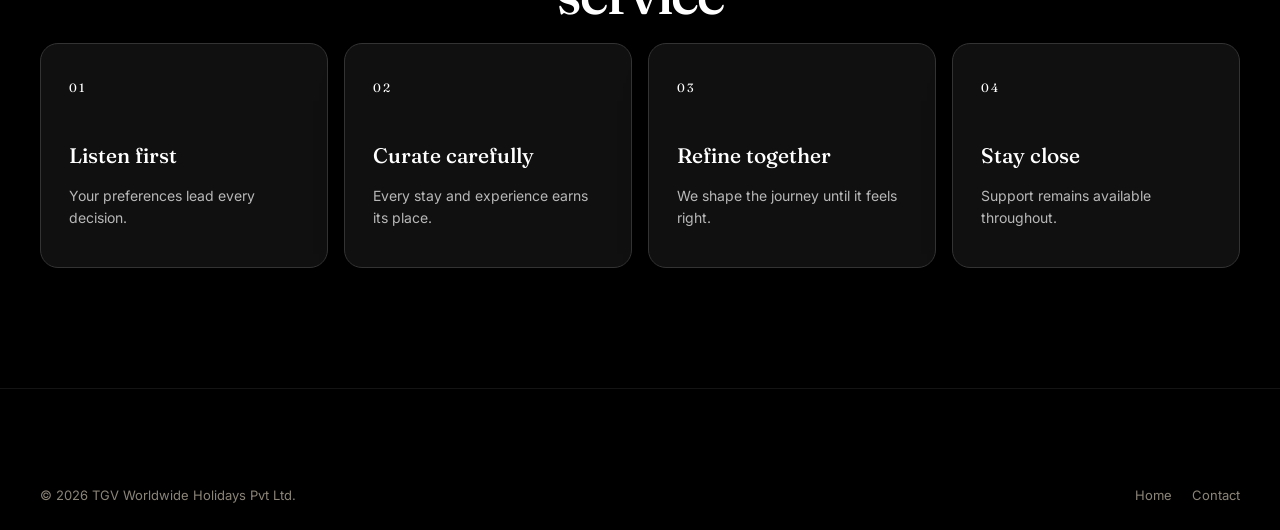
==== commit fe535d6b: "The updated ui color" ====
--- a/about.html
+++ b/about.html
@@ -1,5 +1,5 @@
 <!DOCTYPE html><html lang="en"><head><meta charset="UTF-8"><meta name="viewport" content="width=device-width,initial-scale=1"><title>About Us | TGV Worldwide Holidays</title><link rel="preconnect" href="https://fonts.googleapis.com"><link rel="preconnect" href="https://fonts.gstatic.com" crossorigin><link href="https://fonts.googleapis.com/css2?family=Fraunces:ital,opsz,wght@0,9..144,300;0,9..144,500;1,9..144,400&family=Inter:wght@300;400;500;600;700&display=swap" rel="stylesheet"><link rel="stylesheet" href="styles.css"></head><body>
-<header class="site-header"><div class="header-inner"><a href="index.html" class="logo" aria-label="TGV home"><img src="assets/tgv-logo.jpeg" alt="TGV Worldwide Holidays"></a><nav class="main-nav" id="mainNav"><a href="destinations.html">Destinations</a><a href="packages.html">Packages</a><a class="active-nav" href="about.html">About</a><a href="contact.html">Contact</a></nav><div class="header-actions"><a href="payment.html" class="btn btn-ghost btn-small">Pay</a><a href="contact.html" class="btn btn-gold btn-small">Plan My Journey</a><button class="nav-toggle" id="navToggle" aria-label="Open menu" aria-expanded="false"><span></span><span></span><span></span></button></div></div></header>
+<header class="site-header"><div class="header-inner"><a href="index.html" class="logo" aria-label="TGV home"><img src="assets/tgv-logo.jpeg" alt="TGV Worldwide Holidays"></a><nav class="main-nav" id="mainNav" aria-label="Main navigation"><div class="nav-item"><a href="destinations.html">Destinations</a><div class="mega-menu"><div><span class="mega-title">By style</span><a href="destinations.html">Island escapes</a><a href="destinations.html">European journeys</a><a href="destinations.html">City breaks</a></div><div><span class="mega-title">Popular now</span><a href="destinations.html">Maldives</a><a href="destinations.html">Switzerland</a><a href="destinations.html">Japan</a></div></div></div><div class="nav-item"><a href="packages.html">Packages</a><div class="mega-menu"><div><span class="mega-title">Collections</span><a href="packages.html">Honeymoon</a><a href="packages.html">Family holidays</a><a href="packages.html">Luxury escapes</a></div><div><span class="mega-title">Trip length</span><a href="packages.html">Weekend escapes</a><a href="packages.html">5-7 days</a><a href="packages.html">Grand tours</a></div></div></div><div class="nav-item"><a class="active-nav" href="about.html">About</a><div class="mega-menu mega-menu--compact"><div><span class="mega-title">TGV Worldwide</span><a href="about.html">Our story</a><a href="about.html">Why travel with us</a><a href="about.html">Our service promise</a></div></div></div><div class="nav-item"><a href="contact.html">Contact</a><div class="mega-menu mega-menu--compact mega-menu--right"><div><span class="mega-title">Start planning</span><a href="contact.html">Request a consultation</a><a href="contact.html">Call our experts</a><a href="payment.html">Make a payment</a></div></div></div></nav><div class="header-actions"><a href="payment.html" class="btn btn-ghost btn-small">Pay</a><a href="contact.html" class="btn btn-gold btn-small">Plan My Journey</a><button class="nav-toggle" id="navToggle" aria-label="Open menu" aria-expanded="false"><span></span><span></span><span></span></button></div></div></header>
 <main><section class="inner-hero"><img src="https://images.unsplash.com/photo-1500530855697-b586d89ba3ee?auto=format&fit=crop&w=2000&q=85" alt="Traveller overlooking mountains"><div class="inner-hero-content"><p class="eyebrow">Our story</p><h1>Travel designed around you.</h1><p>For fifteen years, we have turned ambitious travel ideas into thoughtful, seamless journeys.</p></div></section>
 <section class="section"><div class="section-inner story-layout"><img src="https://images.unsplash.com/photo-1527631746610-bca00a040d60?auto=format&fit=crop&w=1000&q=85" alt="Travellers together"><div class="story-copy"><p class="eyebrow">Why TGV</p><h2 class="section-title">The luxury of being understood</h2><p>We believe the best itinerary does not begin with a hotel. It begins with a conversation—about how you like to move, what draws your curiosity, and how you want a journey to feel.</p><p>Our travel designers combine trusted local relationships with meticulous planning. The result is a trip that feels effortless, personal, and wonderfully unlike anyone else's.</p><a href="contact.html" class="btn btn-gold">Meet Your Travel Expert</a></div></div></section>
 <section class="section difference"><div class="section-inner"><p class="eyebrow center">Our promise</p><h2 class="section-title center">Quietly exceptional service</h2><div class="difference-grid"><div class="diff-card"><div class="diff-icon">01</div><h3>Listen first</h3><p>Your preferences lead every decision.</p></div><div class="diff-card"><div class="diff-icon">02</div><h3>Curate carefully</h3><p>Every stay and experience earns its place.</p></div><div class="diff-card"><div class="diff-icon">03</div><h3>Refine together</h3><p>We shape the journey until it feels right.</p></div><div class="diff-card"><div class="diff-icon">04</div><h3>Stay close</h3><p>Support remains available throughout.</p></div></div></div></section></main><footer class="site-footer"><div class="footer-bottom"><p>&copy; 2026 TGV Worldwide Holidays Pvt Ltd.</p><div class="footer-legal"><a href="index.html">Home</a><a href="contact.html">Contact</a></div></div></footer><button class="back-to-top" id="backToTop" aria-label="Back to top">&uarr;</button><script src="script.js"></script></body></html>
--- a/styles.css
+++ b/styles.css
@@ -807,13 +807,13 @@
    2026 EDITORIAL REFINEMENT
    ========================================================= */
 :root{
-  --ink:#07100f;
-  --ink-soft:#0d1b18;
-  --panel:#10201d;
-  --panel-soft:#152824;
+  --ink:#0d1c18;
+  --ink-soft:#142722;
+  --panel:#1a302b;
+  --panel-soft:#203a34;
   --gold:#caa665;
   --gold-light:#f0d49a;
-  --ivory:#08120f;
+  --ivory:#10211d;
   --charcoal:#f8f3e8;
   --grey:#b9b2a6;
   --sand:#e5dccd;
@@ -826,8 +826,8 @@
 
 body{
   background:
-    radial-gradient(circle at 12% 9%,rgba(36,104,82,.14),transparent 28rem),
-    radial-gradient(circle at 92% 37%,rgba(202,166,101,.07),transparent 32rem),
+    radial-gradient(circle at 12% 9%,rgba(60,142,112,.2),transparent 28rem),
+    radial-gradient(circle at 92% 37%,rgba(202,166,101,.1),transparent 32rem),
     var(--ivory);
 }
 
@@ -849,7 +849,7 @@
 .eyebrow.center{justify-content:center}
 .section-head-row{margin-bottom:52px}
 
-.site-header{background:linear-gradient(180deg,rgba(5,12,10,.92),rgba(5,12,10,.7));border-color:rgba(255,255,255,.06);transition:background .3s ease,box-shadow .3s ease}
+.site-header{background:linear-gradient(180deg,rgba(12,28,23,.93),rgba(12,28,23,.76));border-color:rgba(255,255,255,.09);transition:background .3s ease,box-shadow .3s ease}
 .header-inner{max-width:1320px;padding:14px 28px}
 .logo{width:116px;height:50px;border-radius:12px;padding:6px 9px;border-color:rgba(202,166,101,.55)}
 .main-nav{gap:42px}
@@ -861,9 +861,9 @@
 .btn-gold{background:linear-gradient(135deg,#e1c184,#b99050);box-shadow:0 15px 35px -20px rgba(225,193,132,.95)}
 .btn-gold:hover{box-shadow:0 18px 38px -18px rgba(225,193,132,.9)}
 
-.hero{min-height:94vh;align-items:center;padding:150px max(24px,calc((100vw - 1200px)/2)) 190px}
+.hero{min-height:94vh;align-items:center;padding:150px max(24px,calc((100vw - 1200px)/2)) 100px}
 .hero-bg img{transform:scale(1.01);animation:hero-breathe 16s ease-in-out infinite alternate}
-.hero-overlay{background:linear-gradient(90deg,rgba(4,11,9,.93) 0%,rgba(4,11,9,.65) 46%,rgba(4,11,9,.2) 78%),linear-gradient(0deg,rgba(4,11,9,.92),transparent 55%)}
+.hero-overlay{background:linear-gradient(90deg,rgba(7,20,16,.82) 0%,rgba(7,20,16,.5) 46%,rgba(7,20,16,.12) 78%),linear-gradient(0deg,rgba(8,22,18,.76),transparent 55%)}
 .hero-content{max-width:790px;margin:0;text-align:left}
 .hero .eyebrow{justify-content:flex-start}
 .hero-title{font-size:clamp(3.5rem,7.5vw,7.4rem);line-height:.91;letter-spacing:-.055em;margin-bottom:30px;text-wrap:balance}
@@ -872,14 +872,14 @@
 .hero-cta{justify-content:flex-start}
 @keyframes hero-breathe{to{transform:scale(1.06)}}
 
-.search-card{bottom:-58px;width:min(1180px,calc(100% - 40px));padding:16px;border:1px solid rgba(240,212,154,.24);background:rgba(12,27,23,.84);backdrop-filter:blur(24px);border-radius:20px}
+.search-card{bottom:-58px;width:min(1180px,calc(100% - 40px));padding:16px;border:1px solid rgba(240,212,154,.28);background:rgba(25,48,42,.88);backdrop-filter:blur(24px);border-radius:20px}
 .search-form{gap:0;grid-template-columns:1.25fr 1fr .9fr 1fr auto}
 .search-field{padding:8px 18px;border-right:1px solid rgba(255,255,255,.09)}
 .search-field label{color:var(--gold-light);font-size:10px;letter-spacing:.12em}
 .search-field input,.search-field select{border:0;padding:7px 0;background:transparent;color:var(--white)}
 .search-submit{height:54px;margin-left:14px;padding-inline:30px}
 
-.trust-strip{padding:112px 24px 56px;background:linear-gradient(180deg,#07100e,#0a1714);border-bottom:1px solid rgba(255,255,255,.05)}
+.trust-strip{padding:112px 24px 56px;background:linear-gradient(180deg,#10231e,#142a25);border-bottom:1px solid rgba(255,255,255,.08)}
 .trust-inner{max-width:950px;justify-content:space-between;margin-bottom:22px}
 .trust-item{min-width:140px;position:relative}
 .trust-item:not(:last-child)::after{content:"";position:absolute;right:-36px;top:15%;width:1px;height:70%;background:rgba(255,255,255,.09)}
@@ -900,7 +900,7 @@
 .dest-card-info h3{font-size:22px}
 .dest-card--large .dest-card-info h3{font-size:36px}
 
-.difference{background:#0a1714;border-block:1px solid rgba(255,255,255,.05)}
+.difference{background:#152b26;border-block:1px solid rgba(255,255,255,.08)}
 .difference-grid{gap:16px}
 .diff-card{position:relative;text-align:left;padding:34px 28px 38px;background:linear-gradient(145deg,rgba(255,255,255,.055),rgba(255,255,255,.018));border-radius:18px;overflow:hidden;transition:transform .3s ease,border-color .3s ease}
 .diff-card:hover{transform:translateY(-6px);border-color:rgba(202,166,101,.35)}
@@ -908,7 +908,7 @@
 .diff-card h3{font-size:21px;margin-bottom:12px}
 .diff-card::after{content:"";position:absolute;width:100px;height:100px;border:1px solid rgba(202,166,101,.12);border-radius:50%;right:-50px;top:-50px}
 
-.journey{background:linear-gradient(150deg,#07100e,#0d1e1a)}
+.journey{background:linear-gradient(150deg,#11251f,#19342d)}
 .route-stops{gap:18px}
 .route-stop{padding:30px;background:rgba(255,255,255,.035);border-radius:18px;transition:background .3s ease,transform .3s ease}
 .route-stop:hover{background:rgba(255,255,255,.065);transform:translateY(-4px)}
@@ -930,14 +930,14 @@
 .moments-grid img{border-radius:16px;filter:saturate(.85);transition:transform .5s ease,filter .5s ease}
 .moments-grid img:hover{transform:scale(1.025);filter:saturate(1.1)}
 
-.contact-section{position:relative;background:linear-gradient(145deg,#081512,#10241f);overflow:hidden}
+.contact-section{position:relative;background:linear-gradient(145deg,#132a24,#1b3931);overflow:hidden}
 .contact-section::before{content:"";position:absolute;width:540px;height:540px;border:1px solid rgba(202,166,101,.1);border-radius:50%;left:-220px;bottom:-300px;box-shadow:0 0 0 80px rgba(202,166,101,.025)}
 .contact-inner{position:relative;gap:90px;align-items:center}
 .contact-form{padding:42px;background:rgba(255,255,255,.045);backdrop-filter:blur(18px);border-radius:24px}
-.form-row input,.form-row select,.form-row textarea{padding:14px 15px;background:rgba(3,10,8,.55);border-color:rgba(255,255,255,.13)}
+.form-row input,.form-row select,.form-row textarea{padding:14px 15px;background:rgba(8,25,20,.48);border-color:rgba(255,255,255,.17)}
 .contact-icon{border:1px solid rgba(202,166,101,.3);color:var(--gold-light)}
 
-.site-footer{background:#040a08}
+.site-footer{background:#0a1713}
 .back-to-top{border-radius:12px;background:var(--gold);color:#07100f;border:0}
 
 .reveal{opacity:0;transform:translateY(24px);transition:opacity .7s ease,transform .7s cubic-bezier(.2,.75,.25,1)}
@@ -951,8 +951,8 @@
 }
 @media (max-width:720px){
   .section{padding:82px 20px}.main-nav{top:74px;background:rgba(5,14,11,.98);backdrop-filter:blur(20px)}
-  .hero{min-height:800px;padding:130px 20px 360px;align-items:flex-start}.hero-title{font-size:clamp(3.4rem,16vw,5.2rem)}
-  .search-card{bottom:26px}.search-form{grid-template-columns:1fr}.search-field{padding:7px 10px}.search-submit{grid-column:auto}
+  .hero{min-height:760px;padding:128px 20px 90px;align-items:center}.hero-content{width:100%}.hero-title{font-size:clamp(3rem,13.5vw,4.25rem);line-height:.94;letter-spacing:-.045em}.hero-sub{margin-bottom:26px}.hero-cta{gap:10px}.hero-cta .btn{width:100%}
+  .search-card{bottom:28px}.search-form{grid-template-columns:1fr}.search-field{padding:7px 10px}.search-submit{grid-column:auto;width:100%}
   .trust-strip{padding-top:62px}.trust-inner{display:grid;grid-template-columns:1fr 1fr;gap:28px}.trust-item{min-width:0}
   .destination-grid{grid-template-rows:none}.dest-card{height:270px}.destination-grid .dest-card--large{height:330px}
   .contact-form{padding:28px 22px}.contact-inner{gap:54px}
@@ -988,7 +988,7 @@
 
 /* Inner pages */
 .inner-hero{position:relative;min-height:62vh;display:flex;align-items:flex-end;padding:170px 24px 90px;overflow:hidden}
-.inner-hero::after{content:"";position:absolute;inset:0;background:linear-gradient(90deg,rgba(3,10,8,.9),rgba(3,10,8,.28)),linear-gradient(0deg,#08120f,transparent 65%)}
+.inner-hero::after{content:"";position:absolute;inset:0;background:linear-gradient(90deg,rgba(8,24,19,.78),rgba(8,24,19,.18)),linear-gradient(0deg,#10211d,transparent 65%)}
 .inner-hero img{position:absolute;inset:0;width:100%;height:100%;object-fit:cover}
 .inner-hero-content{position:relative;z-index:1;width:min(1200px,100%);margin:0 auto}
 .inner-hero h1{font-size:clamp(3.3rem,8vw,7rem);line-height:.95;letter-spacing:-.05em;max-width:850px}
@@ -1002,6 +1002,177 @@
 .payment-options{display:grid;grid-template-columns:repeat(3,1fr);gap:16px;margin:28px 0}.payment-option{padding:22px;border:1px solid rgba(255,255,255,.12);border-radius:14px;background:rgba(255,255,255,.035)}
 .active-nav{color:var(--gold-light)!important}.active-nav::after{width:100%!important}
 @media(max-width:820px){.page-grid{grid-template-columns:1fr 1fr}.story-layout{grid-template-columns:1fr;gap:42px}.story-layout img{min-height:380px}.payment-options{grid-template-columns:1fr}}
-@media(max-width:720px){.main-nav{top:82px}}
+@media(max-width:720px){.main-nav{top:82px;background:rgba(14,34,28,.98)}}
 @media(max-width:560px){.page-grid{grid-template-columns:1fr}.inner-hero{min-height:560px;padding-bottom:70px}.logo{width:58px;height:58px}}
 @media(prefers-reduced-motion:reduce){.cinematic-intro{display:none}}
+
+/* Demo payment modal */
+.payment-modal[hidden]{display:none}.payment-modal{position:fixed;inset:0;z-index:1600;display:grid;place-items:center;padding:20px}.payment-modal-backdrop{position:absolute;inset:0;background:rgba(2,9,7,.78);backdrop-filter:blur(9px)}
+.payment-modal-panel{position:relative;width:min(560px,100%);max-height:calc(100vh - 40px);overflow:auto;padding:42px;background:linear-gradient(145deg,#1d3730,#11251f);border:1px solid rgba(240,212,154,.25);border-radius:24px;box-shadow:0 30px 90px rgba(0,0,0,.55);animation:modal-in .3s ease}
+.payment-modal-close{position:absolute;top:16px;right:18px;width:38px;height:38px;border:1px solid rgba(255,255,255,.15);border-radius:50%;background:transparent;color:#fff;font-size:25px;line-height:1}.demo-badge{display:inline-block;margin-bottom:14px;padding:6px 10px;border-radius:999px;background:rgba(202,166,101,.15);color:var(--gold-light);font-size:10px;font-weight:700;letter-spacing:.14em;text-transform:uppercase}.payment-modal-panel h2{font-size:32px;margin-bottom:10px}.payment-modal-note{color:var(--grey);font-size:13px;line-height:1.6}
+.payment-summary{display:grid;grid-template-columns:1fr 1fr 1fr;gap:10px;margin:24px 0}.payment-summary div{padding:14px;background:rgba(255,255,255,.045);border-radius:12px}.payment-summary span{display:block;color:var(--grey);font-size:10px;text-transform:uppercase;letter-spacing:.1em}.payment-summary strong{display:block;margin-top:5px;color:#fff;font-size:14px;overflow-wrap:anywhere}.demo-methods{display:grid;grid-template-columns:repeat(3,1fr);gap:10px;margin:0 0 24px;padding:0;border:0}.demo-methods legend{grid-column:1/-1;margin-bottom:9px;color:var(--sand);font-size:12px;font-weight:600}.demo-methods label{cursor:pointer}.demo-methods input{position:absolute;opacity:0}.demo-methods span{display:block;padding:13px;text-align:center;border:1px solid rgba(255,255,255,.14);border-radius:11px;color:var(--sand);font-size:13px}.demo-methods input:checked+span{border-color:var(--gold);background:rgba(202,166,101,.14);color:var(--gold-light)}
+.payment-success{text-align:center;padding:20px 5px}.success-mark{display:grid;place-items:center;width:72px;height:72px;margin:0 auto 20px;border-radius:50%;background:rgba(125,215,158,.13);border:1px solid var(--success);color:var(--success);font-size:34px}.payment-success h2{margin-bottom:12px}.payment-success p:not(.eyebrow){margin-bottom:24px;color:var(--grey)}body.modal-open{overflow:hidden}@keyframes modal-in{from{opacity:0;transform:translateY(18px) scale(.97)}to{opacity:1;transform:none}}
+
+/* Monochrome black theme */
+:root{
+  --ink:#000;
+  --ink-soft:#080808;
+  --panel:#101010;
+  --panel-soft:#181818;
+  --sand:#e5e5e5;
+  --sand-soft:#111;
+  --gold:#fff;
+  --gold-light:#fff;
+  --ivory:#000;
+  --charcoal:#fff;
+  --grey:#b8b8b8;
+  --muted:#8c8c8c;
+}
+
+body{background:#000;color:#fff}
+.site-header,
+.main-nav,
+.trust-strip,
+.difference,
+.journey,
+.contact-section,
+.site-footer,
+.cinematic-intro,
+.intro-curtain{background:#000}
+.hero-overlay,
+.inner-hero::after{background:linear-gradient(90deg,rgba(0,0,0,.88),rgba(0,0,0,.25)),linear-gradient(0deg,#000,transparent 65%)}
+.search-card,
+.diff-card,
+.route-stop,
+.testimonial-card,
+.package-card,
+.contact-form,
+.page-card,
+.payment-modal-panel{background:#101010;border-color:#333}
+.search-field input,
+.search-field select,
+.form-row input,
+.form-row select,
+.form-row textarea{background:#080808;color:#fff}
+.btn-gold,
+.back-to-top{background:#fff;color:#000;box-shadow:none}
+.btn-gold:hover{background:#d8d8d8;color:#000;box-shadow:none}
+.btn-ghost:hover,
+.btn-outline-dark:hover{border-color:#fff;color:#fff;background:#181818}
+.package-card--featured{box-shadow:0 24px 65px -38px rgba(255,255,255,.35)}
+.contact-section::before,
+.diff-card::after{display:none}
+.logo,
+.intro-content img{border-color:#444;box-shadow:none}
+.active-nav,
+.eyebrow,
+.text-link,
+.t-trip,
+.package-price,
+.contact-method a,
+.footer-col a:hover{color:#fff!important}
+.payment-modal-backdrop{background:rgba(0,0,0,.88)}
+.demo-badge,
+.demo-methods input:checked+span,
+.package-card--featured .package-tags li{background:#202020;color:#fff;border-color:#fff}
+.success-mark{background:#181818;border-color:#fff;color:#fff}
+.form-status.success,
+.form-status.error{color:#fff}
+
+/* Navigation hover menus */
+.main-nav{align-items:center}
+.nav-item{position:relative;padding:18px 0}
+.nav-item > a{display:block;white-space:nowrap}
+.mega-menu{
+  position:absolute;
+  top:calc(100% + 6px);
+  left:50%;
+  width:520px;
+  display:grid;
+  grid-template-columns:repeat(2,minmax(0,1fr));
+  gap:34px;
+  padding:28px;
+  background:#0b0b0b;
+  border:1px solid #2b2b2b;
+  border-radius:8px;
+  box-shadow:0 22px 55px rgba(0,0,0,.65);
+  opacity:0;
+  visibility:hidden;
+  pointer-events:none;
+  transform:translate(-50%,-8px);
+  transition:opacity .18s ease,transform .18s ease,visibility .18s ease;
+}
+.mega-menu::before{content:"";position:absolute;left:0;right:0;top:-16px;height:16px}
+.nav-item:hover .mega-menu,
+.nav-item:focus-within .mega-menu{opacity:1;visibility:visible;pointer-events:auto;transform:translate(-50%,0)}
+.mega-menu--compact{width:310px;grid-template-columns:1fr}
+.mega-menu--right{left:auto;right:-24px;transform:translateY(-8px)}
+.nav-item:hover .mega-menu--right,
+.nav-item:focus-within .mega-menu--right{transform:translateY(0)}
+.mega-title{
+  display:block;
+  margin-bottom:13px;
+  padding-bottom:10px;
+  border-bottom:1px solid #303030;
+  color:#fff;
+  font-size:12px;
+  font-weight:700;
+  letter-spacing:.08em;
+  text-transform:uppercase;
+}
+.mega-menu a{
+  display:block;
+  padding:9px 10px;
+  border-radius:4px;
+  color:#aaa;
+  font-size:13px;
+  font-weight:500;
+  letter-spacing:0;
+  text-transform:none;
+}
+.mega-menu a::after{display:none}
+.mega-menu a:hover,
+.mega-menu a:focus-visible{background:#1b1b1b;color:#fff;outline:none}
+
+@media(max-width:720px){
+  .main-nav{align-items:stretch;max-height:calc(100vh - 82px);overflow-y:auto}
+  .nav-item{padding:0}
+  .nav-item > a{padding:5px 0;font-size:14px}
+  .mega-menu{display:none}
+}
+
+/* Balanced travel gallery */
+.moments-grid{
+  grid-template-columns:repeat(3,minmax(0,1fr));
+  grid-template-areas:
+    "maldives switzerland dubai"
+    "maldives japan japan"
+    "honeymoon honeymoon villas";
+  grid-template-rows:repeat(3,210px);
+  grid-auto-rows:210px;
+  overflow:hidden;
+  border-radius:8px;
+}
+.moments-grid > :nth-child(1){grid-area:maldives}
+.moments-grid > :nth-child(2){grid-area:switzerland}
+.moments-grid > :nth-child(3){grid-area:dubai}
+.moments-grid > :nth-child(4){grid-area:japan}
+.moments-grid > :nth-child(5){grid-area:honeymoon}
+.moments-grid > :nth-child(6){grid-area:villas}
+.moments-grid img{display:block;min-width:0;border-radius:8px}
+
+@media(max-width:980px){
+  .moments-grid{
+    grid-template-columns:repeat(2,minmax(0,1fr));
+    grid-template-areas:
+      "maldives switzerland"
+      "dubai japan"
+      "honeymoon villas";
+    grid-template-rows:repeat(3,190px);
+  }
+}
+
+@media(max-width:560px){
+  .moments-grid{grid-template-rows:repeat(3,145px);gap:8px}
+}
+@media(max-width:560px){.payment-modal-panel{padding:34px 22px}.payment-summary{grid-template-columns:1fr}.demo-methods{grid-template-columns:1fr}.payment-modal-panel h2{font-size:27px}}
